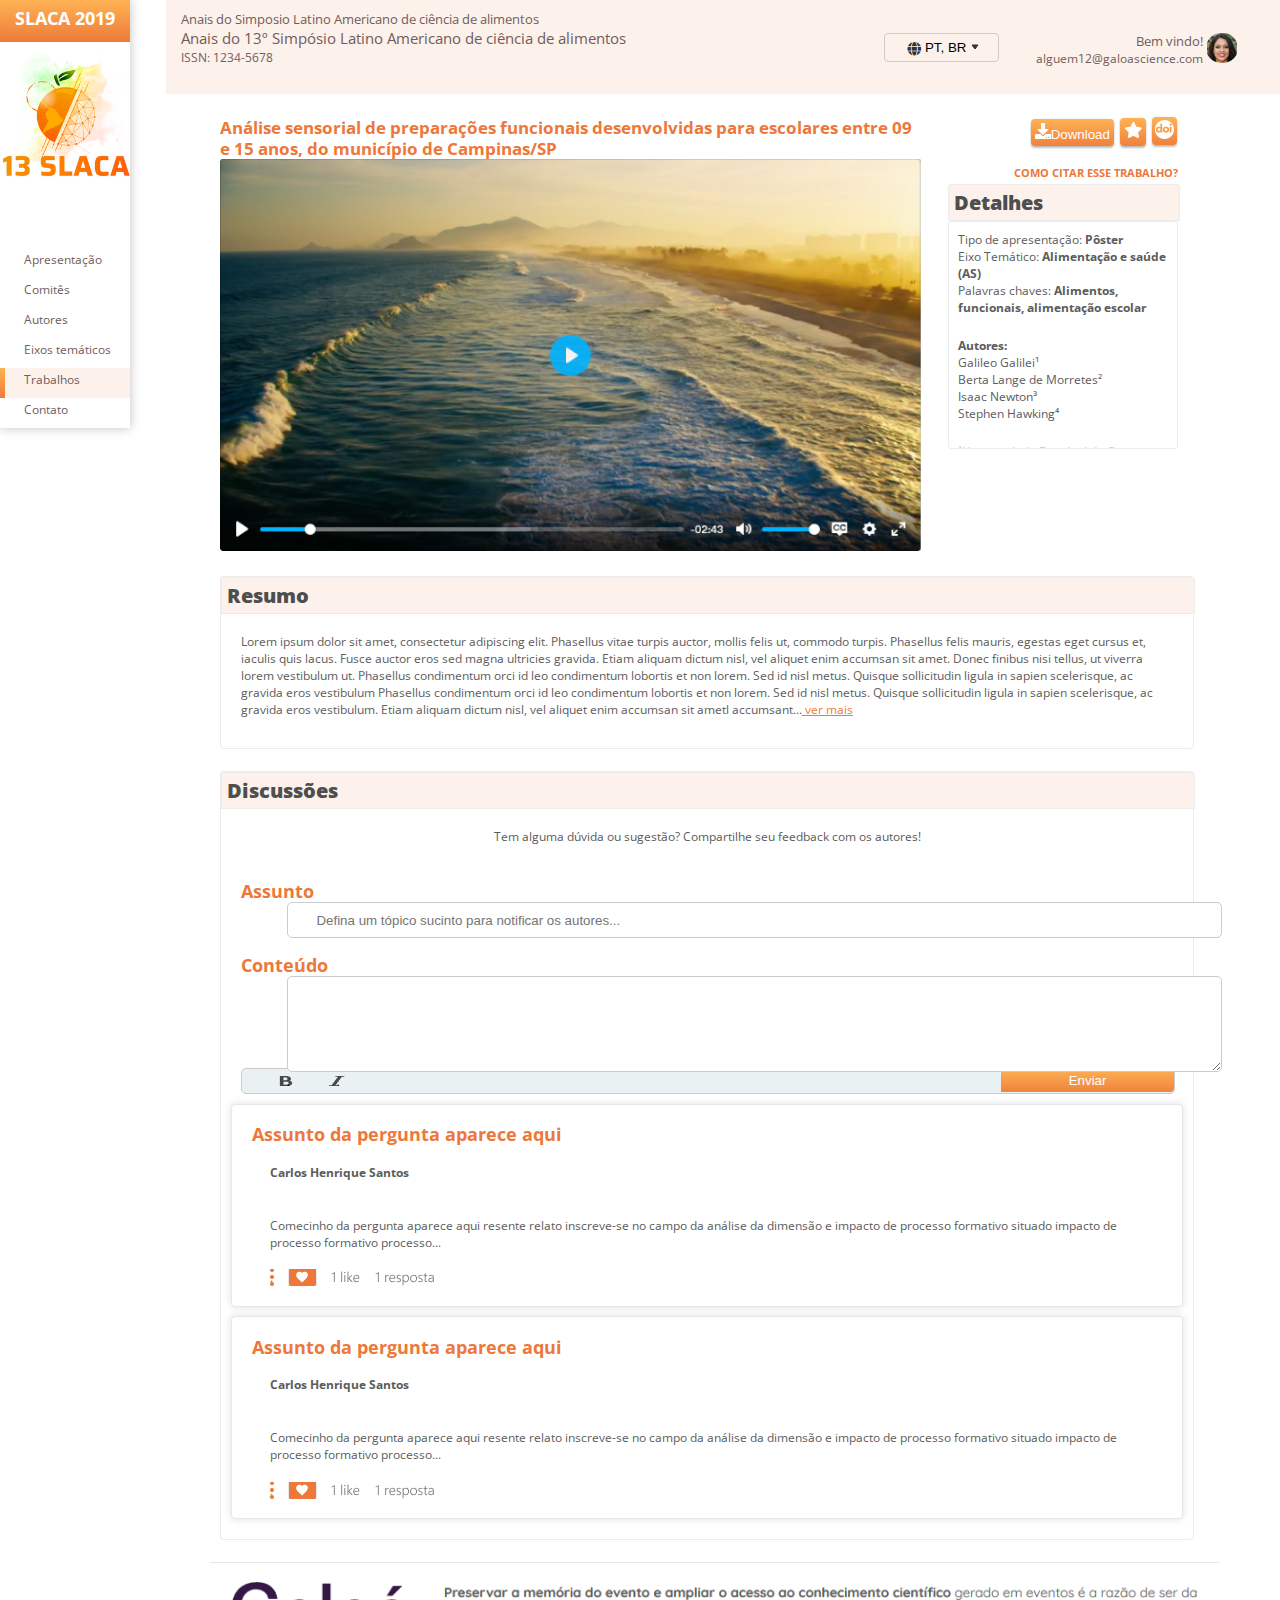
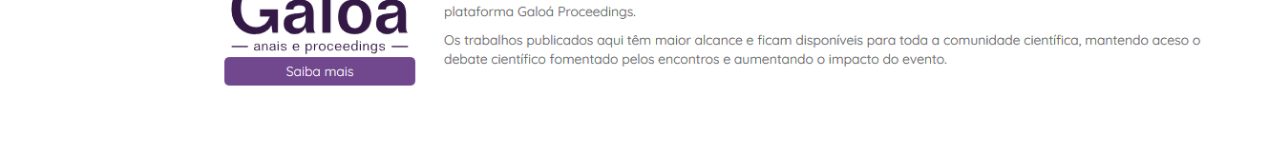
==== criar-topico.html @ b48c8401 "correçõeszinhas" ====
<!DOCTYPE html>
<html>
<head>

	<meta charset="utf-8">

	<title>SLACA 2019 - Criar tópico</title>

	<meta name="viewport" content="width:device-width, initial-scale=1">
	
	<link rel="stylesheet" type="text/css" href="css/style.css">

</head>

<body>

	<div id="container">

		<div id="principal">

			<div id="header"> <!---Início cabecalho--->
				
				<div id="title">
					<h3>Anais do Simposio Latino Americano de ciência de alimentos</h3>
					<h1>Anais do 13º Simpósio Latino Americano de ciência de alimentos</h1>
					<p>ISSN: 1234-5678</p>
				</div>

				<div id="lang">
					<button name="Idioma" class="dropdown">

						<img src="images/language-image.png" id="world">

						<p>PT, BR</p>

						<img src="images/dropdown.svg" id="arrow">

						<div class="dropdown-content">
							ENG, UK
						</div>
					</button>
				</div>

				<div class="login">
					<img src="images/user.png">	
					<h3>Bem vindo!</h3>
					<p>alguem12@galoascience.com</p>	
				</div>

			</div><!---Fim cabecalho--->


			<div id="content"><!---Início conteudo--->
				
				<div id="part-video"><!---Início part-video--->

					<div id="fake-video"><!---Início fake-video--->
						<h5>
							Análise sensorial de preparações funcionais desenvolvidas para escolares entre 09 e 15 anos, do município de Campinas/SP 
						</h5>

						<img src="images/video.png" class="video">
					</div><!---Fim fake-video--->

					<div id="details"><!---Início details--->
						<div id="details-button"><!---Início details button--->

							<button name="download" id="download"> <img src="images/download.png">Download</button>

							<button name="favorito" id="favorite-button"><img src="images/star.png"></button>

							<button name="doi" id="doi-button"><img src="images/doi.png"></button>

						</div><!---fim details button--->

						<div id="information"> <!---Início information---> 
							<h6>COMO CITAR ESSE TRABALHO?</h6>

							<div class="expo"><h4 class="color">Detalhes</h4></div>
							<div class="information-things">
								<ul>
									<li><p>Tipo de apresentação: <span class="bold">Pôster</span></p></li>
									<li><p>Eixo Temático: <span class="bold">Alimentação e saúde (AS)</span></p></li>
									<li><p>Palavras chaves: <span class="bold">Alimentos, funcionais, alimentação escolar</span></p></li>

									<li class="important">
										<p class="bold">Autores:</p>
										<ul>
											<li><p>Galileo Galilei¹</p></li>
											<li><p>Berta Lange de Morretes²</p></li>
											<li><p>Isaac Newton³</p></li>
											<li><p>Stephen Hawking⁴</p></li>
										</ul>
									</li>

									<li class="referencia">
										<ul>
											<li>¹Universidade Estadual de Campinas </li>
											<li>²Universidade de São Paulo </li>
											<li>³Instituto Nacional de Pesquisas Espaciais</li>
											<li>⁴Universidade Federal do Rio de Janeiro</li>
										</ul>
									</li>
								</ul>
							</div>
						</div><!---Fim information---> 
						
					</div><!---Fim details--->

				</div><!---Fim part-video--->

				<div class="quarter"><!---Início conteudos em si--->
					<div class="format">
						<div class="expo"><h4 class="color">Resumo</h4></div>
						<p> Lorem ipsum dolor sit amet, consectetur adipiscing elit. Phasellus vitae turpis auctor, mollis felis ut, commodo turpis. Phasellus felis mauris, egestas eget cursus et, iaculis quis lacus. Fusce auctor eros sed magna ultricies gravida. Etiam aliquam dictum nisl, vel aliquet enim accumsan sit amet. Donec finibus nisi tellus, ut viverra lorem vestibulum ut.  Phasellus condimentum orci id leo condimentum lobortis et non lorem. Sed id nisl metus. Quisque sollicitudin ligula in sapien scelerisque, ac gravida eros vestibulum Phasellus condimentum orci id leo condimentum lobortis et non lorem. Sed id nisl metus. Quisque sollicitudin ligula in sapien scelerisque, ac gravida eros vestibulum.  Etiam aliquam dictum nisl, vel aliquet enim accumsan sit ametl accumsant...<a href="resumo-exp.html"> ver mais</a></p>
					</div>

					<div class="format">
						<div class="discuss">
							<div class="expo"><h4 class="color">Discussões</h4></div>

								<p>Tem alguma dúvida ou sugestão? Compartilhe seu feedback com os autores!</p>

							<div id="discuss-page">

								<label for="assunto"><h5>Assunto</h5></label>
								<input type="text" name="assunto" id="assunto"
								placeholder="Defina um tópico sucinto para notificar os autores..."><br>

								<label for="conteudo"><h5>Conteúdo</h5></label>
								<textarea id="conteudo" name="conteudo" rows="5" cols="33"></textarea>

								<div id="text-config">

									<span class="bold"><button>.</button></span>

									<span class="italic"><button>.</button></span>

									<span class="enviar"><form action="enviado.html"><button>Enviar</button></form></span>

								</div>

							</div>

							<div class="comentario">
								<h5>Assunto da pergunta aparece aqui</h5>
								<p class="bold">Carlos Henrique Santos</p>
								<p>Comecinho da pergunta aparece aqui resente relato inscreve-se no campo da análise da dimensão e impacto de processo formativo situado impacto de processo formativo processo...</p>
								<div class="comment-footer">
									.
								</div>
							</div>

							<div class="comentario">
								<h5>Assunto da pergunta aparece aqui</h5>
								<p class="bold">Carlos Henrique Santos</p>
								<p>Comecinho da pergunta aparece aqui resente relato inscreve-se no campo da análise da dimensão e impacto de processo formativo situado impacto de processo formativo processo...</p>
								<a href="topico-exp.html"><div class="comment-footer">.</div></a>
							</div>
						</div>
					</div>
				</div><!---Fim conteudos--->

				<div id="footer">
					<img src="images/footer.png">
				</div>

			</div><!---Fim conteudo--->
		</div>

		<div id="side-menu"><!---Início menu--->

			<div class="marca"><!---Início marca--->

				<div class="nome-evento">
					<h2>SLACA 2019</h2>
				</div>

				<img src="images/logo.png" class="imagem">

			</div><!---Fim marca--->

			<div id="menu-nav">
				<ul>
					<li><a href="">Apresentação</a></li>
					<li><a href="">Comitês</a></li>
					<li><a href="">Autores</a></li>
					<li><a href="">Eixos temáticos</a></li>
					<li class="mark"><a href="index.html">Trabalhos</a></li>
					<li><a href="">Contato</a></li>
				</ul>
			</div>
		</div><!---Fim menu--->

	</div>


</body>
</html>
---- css/style.css ----
@import url('https://fonts.googleapis.com/css2?family=Open+Sans:wght@300;400;700&display=swap');


*{
	margin: 0px;
	padding: 0px;
}

body{
	width: 100%;
	height: auto;
	font-family: 'Open Sans', sans-serif;
	font-size: 12px;
	color: #5C5C5C;
	max-height: auto;
}

a{
	color: #ED7839;
}

h5{
	font-weight: 700;
	font-size: 150%;
	line-height: 21px;
	color: #ED7839;
}

h6{
	font-size: 116%;
	font-weight: 700;
	line-height: 21px;
	color: #ED7839;
	text-align: right;
}

button{
	cursor: pointer;
}

ul{
	text-decoration: none;
	list-style: none;
}

.bold{
	font-weight: 700;
}

.espaco{
	margin-top: 2%;
}

/*p{
	font-family: 'Quicksand';
	font-style: normal;
	font-weight: 400;
	color: #595959;
}*/


#container{
	height: 100%;
	width: 100%;
	margin: 0 auto;
	min-width: 720px;
}

#principal{
	width: 87%;
	height: 100%;
	float: right;
	min-width: 84%;
}

#header{
	width: 98%;
	height: 6em;
	padding: 1%;
	align-content: left;
	background-color: #FDF1EB;
	color: #725C5C;
	position: static;
	display: flex;
	justify-content: right;
	align-items: right;
}

#title{
	display: inline-block;
	width: 45%;
	height: 68px;
	position: absolute;
	/*cima, direita, baixo, esquerda*/
	margin: 0 40% 0 60%;
	float: left;
	position: absolute;
	min-width: 390px;
}


#title h1, #title h3, #title p{
	position: static;
}

#lang p{
	/*cima, direita, baixo, esquerda*/
	margin: 0 5px 0 0;
}

#header h3{
	font-weight: 400;
	font-size: 105%;
}

#header h1{
	font-weight: 400;
	font-size: 128%;
}

#lang{
	display: inline-block;
	position: static;
	/*cima, direita, baixo, esquerda*/
	margin: 2% 14% 15% 14%;
	float: right;
}

#lang button{
	width: 9%;
	border: 1px solid #CCCCCC;
	padding: 3px;
	border-radius: 4px;
	background: none;
	position: absolute;
	text-align: center;
	display: flex;
	justify-content: center;
	align-items: center;
	white-space: nowrap;
}


#lang button img #world{
	/*cima, direita, baixo, esquerda*/
	margin: 0 0 10px 9px;
}


/*dropdown lang*/
.dropdown{
	position: relative;
	display: inline-block;
}

.dropdown-content{
	display: none;
	position: absolute;
	box-shadow: 0px 8px 16px 0px rgba(0,0,0,0.2);
	padding: 12px 16px;
	z-index: 1;
}

.dropdown:hover .dropdown-content {
	margin-top: 50%;
  display: block;
}
/*fim dropdown*/

.login{
	float: right;
	position: static;
	align-items: right;
	text-align: right;
	margin: 2% 6% 0 0%;
}

.login img{
	border-radius: 20px;
	position: absolute;
	margin-left: 3px;
}

/*------------SIDE MENU------------*/

#side-menu{
	width: 5%;
	height: auto;
	float: left;
	position: absolute;
	min-width: 130px;
	background: #FFFFFF;
	box-shadow: 0px 0px 10px rgba(0, 0, 0, 0.25);
}

.imagem{
	width: 100%;
	height: auto;
}

#menu-nav{
	/*cima, direita, baixo, esquerda*/
	margin: 50px 0 0 0;
}

#menu-nav ul{
	width: 100%;
}

#menu-nav ul li{
	list-style: none;
	height: 25px;
	/*cima, direita, baixo, esquerda*/
	padding: 3px 97px 2px 24px;
}

#menu-nav ul li a{
	text-decoration: none;
	color: #725C5C;
	font-size: 100%;
	position: absolute;
}

.nome-evento{
	height: 3.5em;
	background: linear-gradient(180deg, #FFB354 0%, #EE7A3A 100%);
	color: #fff;
	align-items: center;
	text-align: center;
}

.nome-evento h2{
	padding: 6px;
}

.mark{
	background: url(../images/marcador.png) no-repeat left;
	background-color: #FDF1EB;
}

/*FIM SIDE MENU*/

/*INICIO CONTEUDO*/

#content{
	width: 95%;
	height: auto;
	margin: 2%;
	position: static;
	/*cima, direita, baixo, esquerda*/
	align-items: center;
}

#part-video{
	width: 92%;
	height: 100%;
	position: static;
	margin-left: 3%;
	margin-right: 3%;
	margin-top: 1.5%;
	clear: both;
}


#fake-video /*parte do video*/{
	width: 72%;
	display: inline-block;
}


#fake-video img:hover {
	background-image: url(cover.png);
}

#fake-video h5{
	width: 100%;
	font-size: 140%;
}

.video{
	width: 100%;
	height: auto;
}

/*.cover{
	opacity: 0;
  transition: opacity .2s linear;
  background-color:rgba(0,0,0,.7);
}

.video:hover .cover{
	background: url(video.png);
	opacity: 1;
}*/

#details/*parte detalhes*/{
	width: 18%;
	max-height: 23em;
	display: inline-block;
	position: absolute;
	margin-left: 2.1%;
}

.format{
	width: 92%;
	margin: 2% 3%;
	padding-bottom: 1%;
	border: 1px solid #ECECEC;
	box-sizing: border-box;
	border-radius: 3px;
	clear: both;
}

.format p{
	padding: 2%;
}

#details-button{
	position: static;
	float: right;
}

#download, #favorite-button, #doi-button{
	background: #ED7839;
	border-radius: 4px;
	border: none;
	position: static;
	display: inline-block;
	padding: 4px;
	color: #fff;
}

#doi-button{
	padding: 3px;
}

#information{
	width: 100%;
	margin-top: 20%;
}

.information-things{
	max-height: 200%;
	padding: 4%;
	border: 1px solid #ececec;
	border-radius: 3px;
	position: absolute;
	overflow: hidden;
	overflow-y: scroll;
}

.information-things::-webkit-scrollbar-track {
    background-color: #e7e7e7;
}
.information-things::-webkit-scrollbar {
    width: 6px;
    background: #e7e7e7;
}
.information-things::-webkit-scrollbar-thumb {
    background: #bfbfbf;
}

#information h6{
	font-size: 89%;
	white-space: nowrap;
	position: static;
}


.information-things ul li.important, .referencia{
	margin-top: 10%;
}

.button img{
	padding: 6% 12%;
}

#details button{
	height: auto;
	margin-right: 1.5px;
	margin-left: 1.5px;
	background: linear-gradient(180deg, #FEB254 0%, #F0813D 100%);
	box-shadow: 0px 0px 2px rgba(0, 0, 0, 0.12), 0px 2px 2px rgba(0, 0, 0, 0.24);
	border-radius: 4px;
	border: none;
	color: #fff;
}

.referencia{
	color: #ccc;
}

.discuss{
	text-align: center;
	align-content: center;
}

.discuss img{
	margin-left: 4%;
	margin-right: 2%;
	margin-top: 4%;
	margin-bottom: 2%;
}

#create-button button{
	width: 15%;
	margin: 2%;
	padding: 1%;
	background: linear-gradient(180deg, #FEB254 0%, #F0813D 100%);
	box-shadow: 0px 0px 2px rgba(0, 0, 0, 0.12), 0px 2px 2px rgba(0, 0, 0, 0.24);
	border-radius: 4px;
	border: none;
	color: white;
	font-weight: 700;
	}

#create-button form button p{
	padding-left: 20%;
	white-space: nowrap;
	text-align: right;
}

#create-img{
	background: url(../images/criar.png) no-repeat left center;
	width: 5%;
	height: 5%;
}


#discuss-page{
	height: 12%;
	padding-left: 2%;
	padding-right: 2%;
	text-align: left;
}

#discuss-page textarea, #discuss-page input{
	width: 100%;
	border: 1px solid #ccc;
	border-radius: 5px;
}

#discuss-page input{
	padding-top: 1%;
	padding-bottom: 1%;
	padding-left: 3%;
	width: 97%;
}

#discuss-page textarea{
	width: 98%;
	padding: 1%;
}

#discuss-page label{
	margin: 5%;
}

#text-config{
	width: 100%;
	height: 2em;
	margin-top: -0.8%;
	border: 1px solid #ccc;
	border-radius: 5px;
	background-color: #EAF1F2;
}

#text-config .enviar form{
	float: right;
	position: static;
}

#text-config .enviar form button{
	border: none;
	background:  linear-gradient(180deg, #FEB154 0%, #F1833E 100%);
	border-radius: 0px 0px 4px 0px;
	height: 100%;
	width: 13em;
	padding-top: 0.3em;
	padding-bottom: 0.3em;
	color: #fff;
}

#text-config .bold button, #text-config .italic button{
	display: inline-block;
	background: none;
	border: none;
	padding-right: 3%;
}

#text-config .bold button{
	background: url(../images/bold.png) no-repeat left center;
	width: 5%;
	height: 100%;
	margin-left: 4%;
}

#text-config .italic button{
	top: 20%;
	background: url(../images/italic.png) no-repeat left center;
	width: 5%;
	height: 100%;
}


.color{
	padding: 5px;
	font-style: normal;
	font-weight: 800;
	font-size: 20px;
	line-height: 25px;
	display: flex;
	align-items: center;
	color: #4E4E4E;
}

.expo{
	width: 100%;
	background-color: #FDF1EB;
	border: 1px solid #ECECEC;
	border-radius: 3px 3px 0px 0px;
	font-size: 116%;
}


.quarter{
	position: relative;
	width: 100%;
}

.comentario{
	margin: 1%;
	background: #FFFFFF;
	border: 1px solid #E7E7E7;
	box-shadow: 0px 0px 8px rgba(0, 0, 0, 0.12);
	border-radius: 4px;
	text-align: left;
	padding: 2%;
}

.sobreposto{
	margin: 1%;
	background: rgba(231, 231, 231, 1);
	border: 1px solid #E7E7E7;
	box-shadow: 0px 0px 8px rgba(0, 0, 0, 0.12);
	border-radius: 4px;
	padding: 2%;
}


.comment-footer{
	background: url(../images/card-footer.png) no-repeat left center;
	max-height: 20%;
	margin-left: 2%;
	cursor: pointer;
}


.sup-comment, .sub-comment, .co-comment{
	margin-left: 1%;
	margin-right: 1%;
	padding-left: 3%;
	padding-right: 3%;
	padding-top: 3%;
	border: 1px solid #E7E7E7;
}

.sup-comment, .co-comment{
	background: #F8F8F8;
	display: inline-block;
}

.sup-comment{
	margin-top: -1.5%;
}

.sup-comment h3, .sub-comment h3, .co-comment h3{
	font-size: 100%;
	display: inline-block;
}

.sup-comment h5, .sub-comment h5, .co-comment h5{
	font-size: 102%;
	display: inline-block;
}

.sup-comment img, .co-comment img{
	display: inline-block;
}


.right{
	padding-right: 50px;
	background: url(../images/confirmation-orange.png) no-repeat right;
	float: right;
	display: inline-block;
	text-align: center;
}

.sub-comment{

}

#footer{
	position: static;
	clear: both;
}

#footer img{
	margin-left: 2%;
	width: 98%;
}
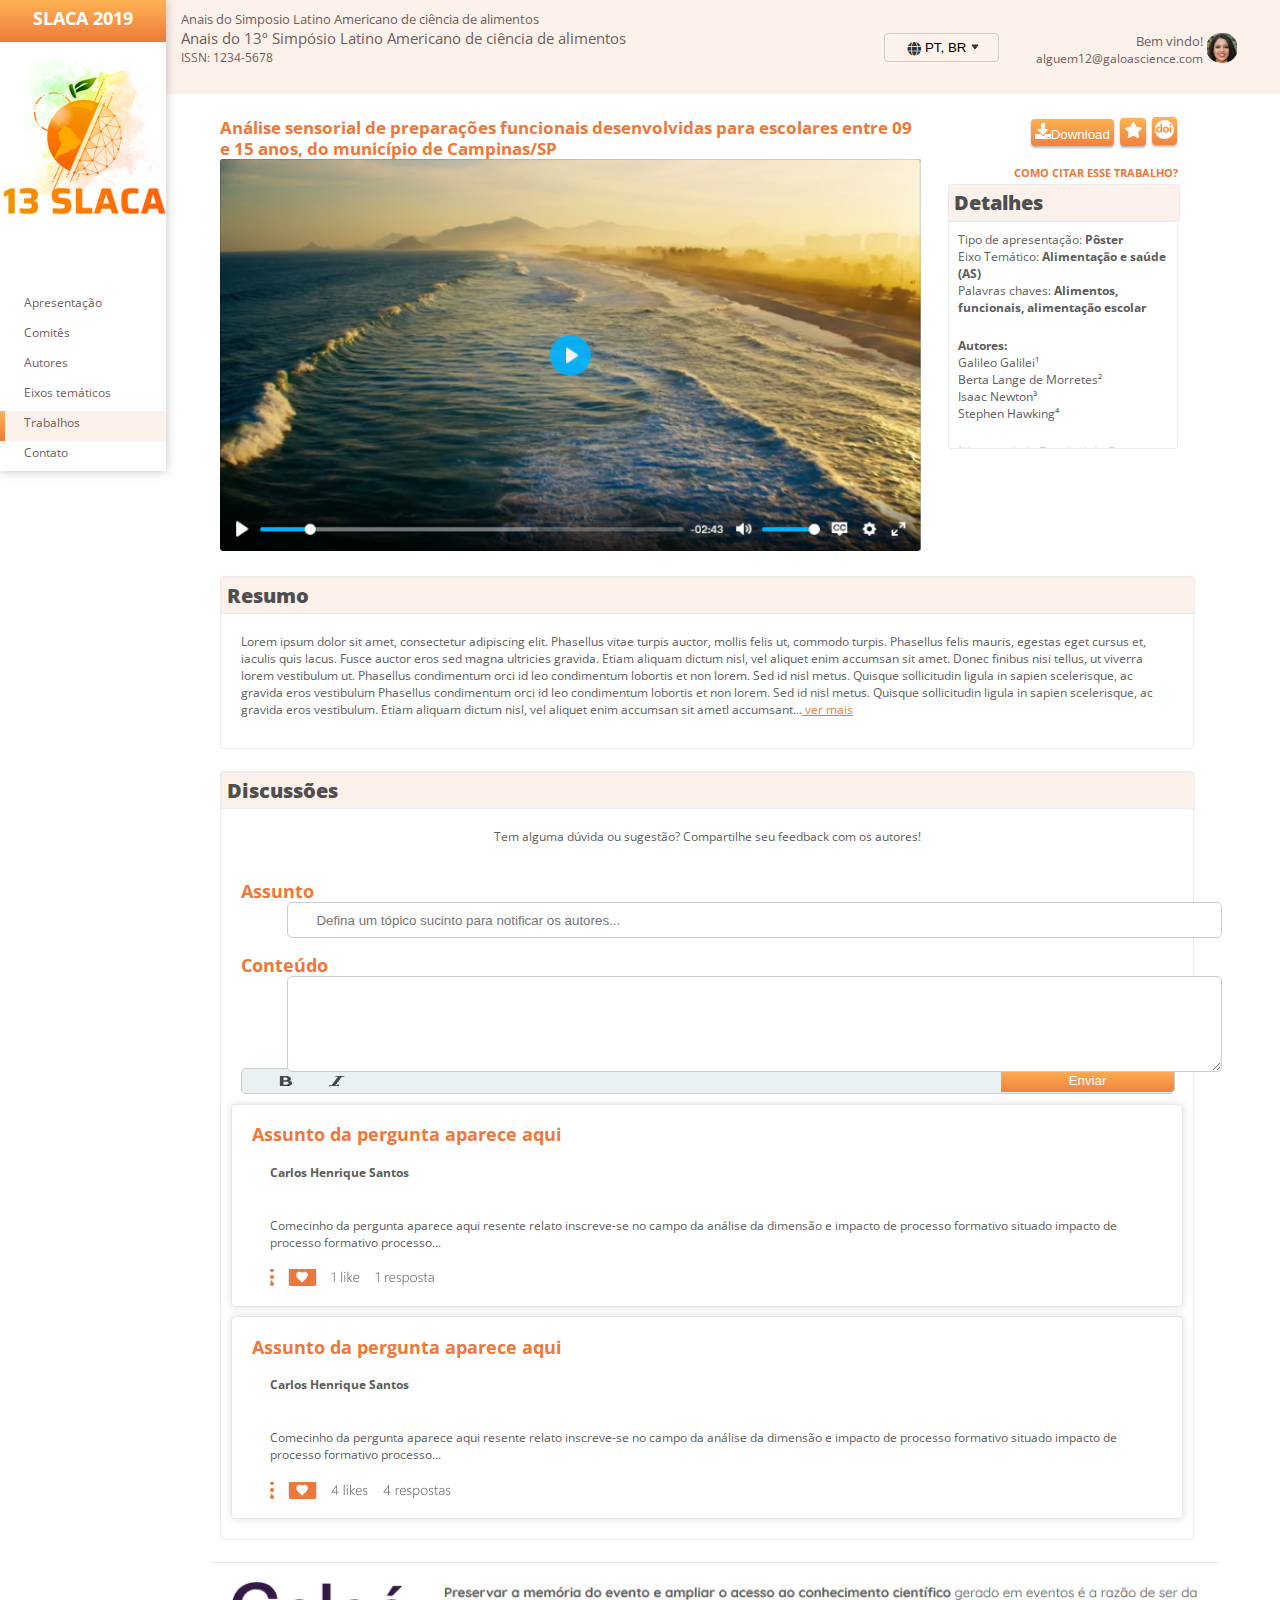
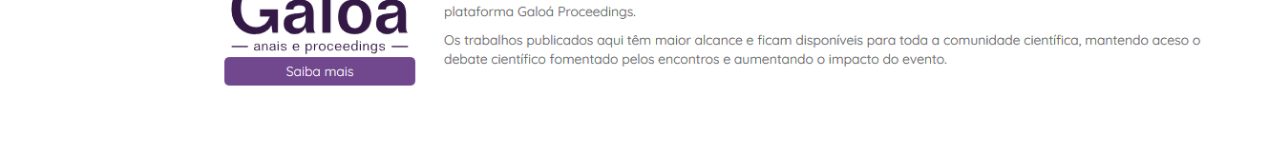
==== commit 399787cf: "Agora sim!" ====
--- a/criar-topico.html
+++ b/criar-topico.html
@@ -155,7 +155,7 @@
 								<h5>Assunto da pergunta aparece aqui</h5>
 								<p class="bold">Carlos Henrique Santos</p>
 								<p>Comecinho da pergunta aparece aqui resente relato inscreve-se no campo da análise da dimensão e impacto de processo formativo situado impacto de processo formativo processo...</p>
-								<a href="topico-exp.html"><div class="comment-footer">.</div></a>
+								<a href="topico-exp.html"><div class="comment-footer2">.</div></a>
 							</div>
 						</div>
 					</div>
--- a/css/style.css
+++ b/css/style.css
@@ -184,7 +184,7 @@
 /*------------SIDE MENU------------*/
 
 #side-menu{
-	width: 5%;
+	width: 13%;
 	height: auto;
 	float: left;
 	position: absolute;
@@ -555,6 +555,12 @@
 	cursor: pointer;
 }
 
+.comment-footer2{
+	background: url(../images/card-footer2.png) no-repeat left center;
+	max-height: 20%;
+	margin-left: 2%;
+	cursor: pointer;
+}
 
 .sup-comment, .sub-comment, .co-comment{
 	margin-left: 1%;
@@ -562,6 +568,7 @@
 	padding-left: 3%;
 	padding-right: 3%;
 	padding-top: 3%;
+	text-align: left;
 	border: 1px solid #E7E7E7;
 }
 
@@ -588,6 +595,9 @@
 	display: inline-block;
 }
 
+.user-information{
+
+}
 
 .right{
 	padding-right: 50px;
@@ -597,10 +607,6 @@
 	text-align: center;
 }
 
-.sub-comment{
-
-}
-
 #footer{
 	position: static;
 	clear: both;
